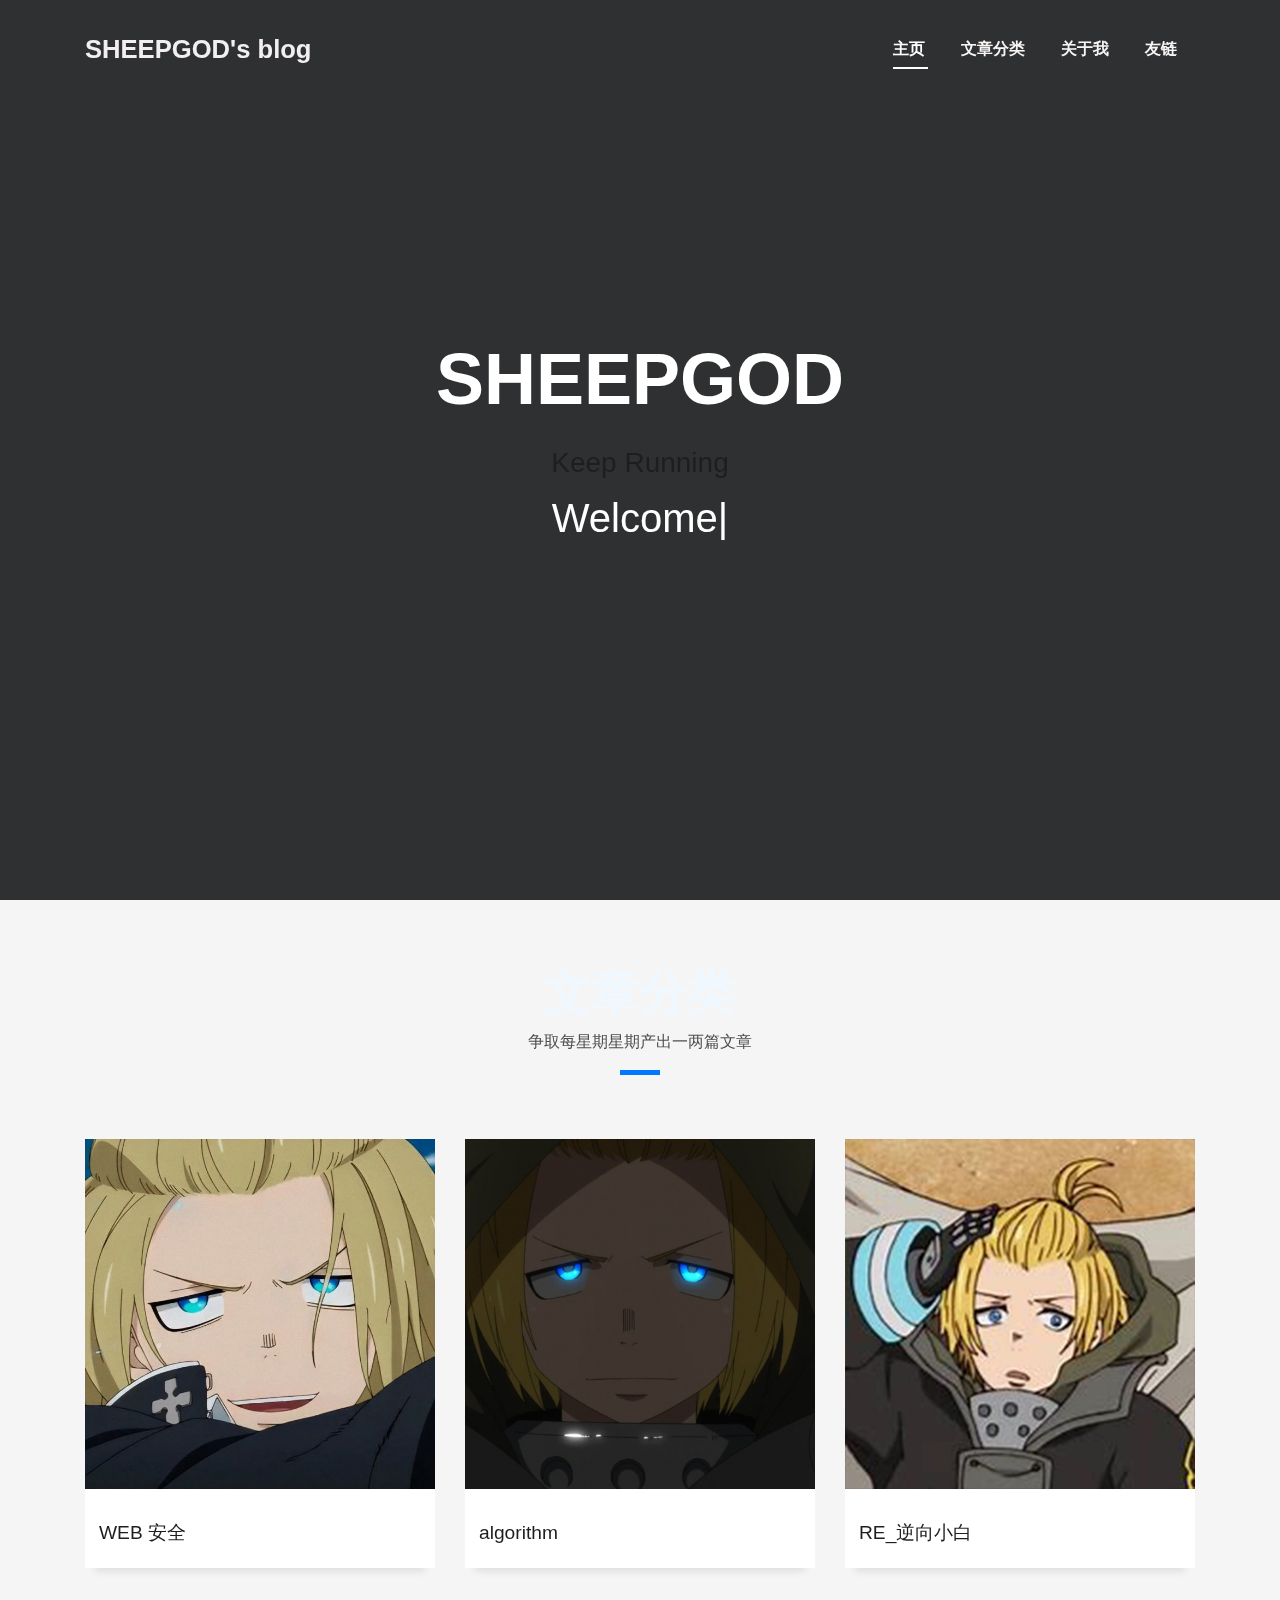
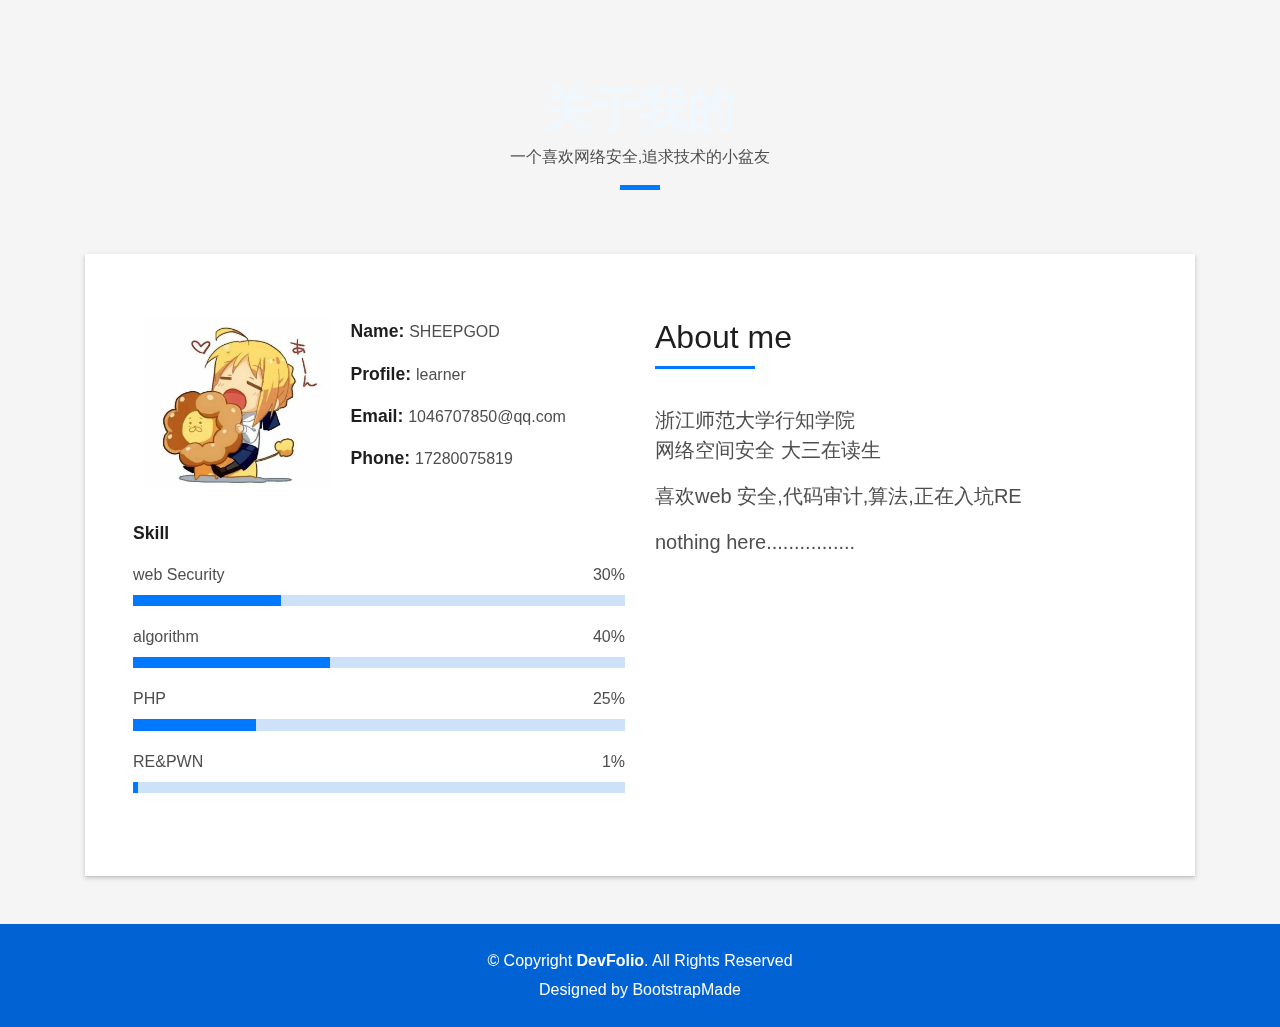
==== index.html @ 94f3a817 "10.19_first-try" ====
<!DOCTYPE html>
<html lang="cn">

<head>
  <meta charset="utf-8">
  <meta content="width=device-width, initial-scale=1.0" name="viewport">

  <title>SHEEPGOD's Home</title>
  <meta content="" name="descriptison">
  <meta content="" name="keywords">

  <!-- Favicons -->
  <link href="assets/img/saber/w0.jpg" rel="icon">
  <link href="assets/img/saber/w0.jpg" rel="apple-touch-icon">

  <!-- Vendor CSS Files -->
  <link href="assets/vendor/bootstrap/css/bootstrap.min.css" rel="stylesheet">
  <link href="assets/vendor/font-awesome/css/font-awesome.min.css" rel="stylesheet">
  <link href="assets/vendor/ionicons/css/ionicons.min.css" rel="stylesheet">
  <link href="assets/vendor/owl.carousel/assets/owl.carousel.min.css" rel="stylesheet">
  <link href="assets/vendor/venobox/venobox.css" rel="stylesheet">

  <!-- Template Main CSS File -->
  <link href="assets/css/style.css" rel="stylesheet">

  <!-- =======================================================
  * Template Name: DevFolio - v2.3.0
  * Template URL: https://bootstrapmade.com/devfolio-bootstrap-portfolio-html-template/
  * Author: BootstrapMade.com
  * License: https://bootstrapmade.com/license/
  ======================================================== -->
  
</head>

<body id="page-top">

  <!-- ======= Header/ Navbar ======= -->
  <nav class="navbar navbar-b navbar-trans navbar-expand-md fixed-top" id="mainNav">
    <div class="container">
      <a class="navbar-brand js-scroll" href="#page-top">SHEEPGOD's blog</a>
      <button class="navbar-toggler collapsed" type="button" data-toggle="collapse" data-target="#navbarDefault" aria-controls="navbarDefault" aria-expanded="false" aria-label="Toggle navigation">
        <span></span>
        <span></span>
        <span></span>
      </button>
      <div class="navbar-collapse collapse justify-content-end" id="navbarDefault">
        <ul class="navbar-nav">
          <li class="nav-item">
            <a class="nav-link js-scroll active" href="index.html">主页</a>
          </li>
          <li class="nav-item">
            <a class="nav-link js-scroll" href="#Article_classification">文章分类</a>
          </li>
          <!-- <li class="nav-item">
            <a class="nav-link js-scroll" href="#work">Work</a>
          </li> -->
          <!-- <li class="nav-item">
            <a class="nav-link js-scroll" href="#blog">Blog</a>
          </li> -->
          <li class="nav-item">
            <a class="nav-link js-scroll" href="#about">关于我</a>
          </li>
          <li class="nav-item">
            <a class="nav-link js-scroll" href="#contact">友链</a>
          </li>
        </ul>
      </div>
    </div>
  </nav>

  <!-- ======= Intro Section ======= -->
<div id="home" class="intro route bg-image" style="background-image: url(assets/img/YS/jpg)">
 <div class="videocontainer"> 
    <video class="fullscreenvideo" poster="__ROOT__/Themes/tdt/Asset/images/loginbg.jpg" id="bgvid" playsinline="" autoplay="" muted="" loop="">
      <!--==================== bgvideo ==========================-->  
      <source src="assets/img/bg_video_img/running.mp4" type="video/mp4">
      <!--==================== bgvideo ==========================-->  
    </video>
  </div>  
    <div class="overlay-itro"></div>
    <div class="intro-content display-table">
      <div class="table-cell">
        <div class="container">
          <!--<p class="display-6 color-d">Hello, world!</p>-->
          <h1 class="intro-title mb-4">SHEEPGOD</h1>
          <h3>Keep Running</h3>
          <p class="intro-subtitle"><span class="text-slider-items">Welcome to my blog,Web Security,algorithm,RE-PWN_studing,大三在读生</span><strong class="text-slider"></strong></p>
          <!-- <p class="pt-3"><a class="btn btn-primary btn js-scroll px-4" href="#about" role="button">Learn More</a></p> -->
        </div>
      </div>
    </div>
  </div><!-- End Intro Section -->

  <main id="main">
   
<!--
     ======= Counter Section ======= 
    <div class="section-counter paralax-mf bg-image" style="background-image: url(assets/img/YS/counters-bg.jpg)">
      <div class="overlay-mf"></div>
      <div class="container">
        <div class="row">
          <div class="col-sm-3 col-lg-3">
            <div class="counter-box counter-box pt-4 pt-md-0">
              <div class="counter-ico">
                <span class="ico-circle"><i class="ion-checkmark-round"></i></span>
              </div>
              <div class="counter-num">
                <p class="counter">450</p>
                <span class="counter-text">WORKS COMPLETED</span>
              </div>
            </div>
          </div>
          <div class="col-sm-3 col-lg-3">
            <div class="counter-box pt-4 pt-md-0">
              <div class="counter-ico">
                <span class="ico-circle"><i class="ion-ios-calendar-outline"></i></span>
              </div>
              <div class="counter-num">
                <p class="counter">15</p>
                <span class="counter-text">YEARS OF EXPERIENCE</span>
              </div>
            </div>
          </div>
          <div class="col-sm-3 col-lg-3">
            <div class="counter-box pt-4 pt-md-0">
              <div class="counter-ico">
                <span class="ico-circle"><i class="ion-ios-people"></i></span>
              </div>
              <div class="counter-num">
                <p class="counter">550</p>
                <span class="counter-text">TOTAL CLIENTS</span>
              </div>
            </div>
          </div>
          <div class="col-sm-3 col-lg-3">
            <div class="counter-box pt-4 pt-md-0">
              <div class="counter-ico">
                <span class="ico-circle"><i class="ion-ribbon-a"></i></span>
              </div>
              <div class="counter-num">
                <p class="counter">36</p>
                <span class="counter-text">AWARD WON</span>
              </div>
            </div>
          </div>
        </div>
      </div>
    </div>
     End Counter Section 
  -->
    <!-- ======= Article_classification ======= -->
    <section id="Article_classification" class="portfolio-mf sect-pt4 route">
      <div class="container">
        <div class="row">
          <div class="col-sm-12">
            <div class="title-box text-center">
              <h3 class="title-a" style="color: aliceblue;">
                文章分类
              </h3>
              <p class="subtitle-a">
                争取每星期星期产出一两篇文章
              </p>
              <div class="line-mf"></div>
            </div>
          </div>
        </div>
        <div class="row">
          <div class="col-md-4">
            <div class="work-box">
              <!-- <a href="assets/img/YS/641.jpg" data-gall="portfolioGallery" class="venobox"> -->
              <a href="Web_Security.html">
                <div class="work-img">
                  <img src="assets/img/YS/641.jpg" alt="" class="img-fluid">
                </div>
              </a>
              <div class="work-content">
                <div class="row">
                  <div class="col-sm-8">
                    <h1 class="w-title">WEB 安全</h1>
                    <!-- <div class="w-more">
                      <span class="w-ctegory">Web Design</span> / <span class="w-date">18 Sep. 2018</span>
                    </div> -->
                  </div>
                  <!-- <div class="col-sm-4">
                    <div class="w-like">
                      <a href="portfolio-details.html"> <span class="ion-ios-plus-outline"></span></a>
                    </div>
                  </div> -->
                </div>
              </div>
            </div>
          </div>
          <div class="col-md-4">
            <div class="work-box">
              <!-- <a href="assets/img/YS/RE&PWN.jpeg" data-gall="portfolioGallery" class="venobox"> -->
              <a href="algorithm.html">
                  <div class="work-img">
                  <img src="assets/img/YS/RE&PWN.jpeg" alt="" class="img-fluid">
                </div>
              </a>
              <div class="work-content">
                <div class="row">
                  <div class="col-sm-8">
                    <h1 class="w-title">algorithm</h1>
                    <!-- <div class="w-more">
                      <span class="w-ctegory">Web Design</span> / <span class="w-date">18 Sep. 2018</span>
                    </div> -->
                  </div>
                  <!-- <div class="col-sm-4">
                    <div class="w-like">
                      <a href="portfolio-details.html"> <span class="ion-ios-plus-outline"></span></a>
                    </div>
                  </div> -->
                </div>
              </div>
            </div>
          </div>
          <div class="col-md-4">
            <div class="work-box">
              <!-- <a href="assets/img/YS/algorithm (2).jpg" data-gall="portfolioGallery" class="venobox"> -->
                <a href="RE.html">
                <div class="work-img">
                  <img src="assets/img/YS/algorithm1.jpg" alt="" class="img-fluid">
                </div>
              </a>
              <div class="work-content">
                <div class="row">
                  <div class="col-sm-8">
                    <h2 class="w-title">RE_逆向小白</h2>
                    <!-- <div class="w-more">
                      <span class="w-ctegory">Web Design</span> / <span class="w-date">18 Sep. 2018</span>
                    </div> -->
                  </div>
                  <!-- <div class="col-sm-4">
                    <div class="w-like">
                      <a href="portfolio-details.html"> <span class="ion-ios-plus-outline"></span></a>
                    </div>
                  </div> -->
                </div>
              </div>
            </div>
          </div>
          <!-- <div class="col-md-4">
            <div class="work-box">
              <a href="assets/img/YS/work-4.jpg" data-gall="portfolioGallery" class="venobox">
                <div class="work-img">
                  <img src="assets/img/YS/work-4.jpg" alt="" class="img-fluid">
                </div>
              </a>
              <div class="work-content">
                <div class="row">
                  <div class="col-sm-8">
                    <h2 class="w-title">Bindo Laro Cado</h2>
                    <div class="w-more">
                      <span class="w-ctegory">Web Design</span> / <span class="w-date">18 Sep. 2018</span>
                    </div>
                  </div>
                  <div class="col-sm-4">
                    <div class="w-like">
                      <a href="portfolio-details.html"> <span class="ion-ios-plus-outline"></span></a>
                    </div>
                  </div>
                </div>
              </div>
            </div>
          </div>
          <div class="col-md-4">
            <div class="work-box">
              <a href="assets/img/YS/work-5.jpg" data-gall="portfolioGallery" class="venobox">
                <div class="work-img">
                  <img src="assets/img/YS/work-5.jpg" alt="" class="img-fluid">
                </div>
              </a>
              <div class="work-content">
                <div class="row">
                  <div class="col-sm-8">
                    <h2 class="w-title">Studio Lena Mado</h2>
                    <div class="w-more">
                      <span class="w-ctegory">Web Design</span> / <span class="w-date">18 Sep. 2018</span>
                    </div>
                  </div>
                  <div class="col-sm-4">
                    <div class="w-like">
                      <a href="portfolio-details.html"> <span class="ion-ios-plus-outline"></span></a>
                    </div>
                  </div>
                </div>
              </div>
            </div>
          </div>
          <div class="col-md-4">
            <div class="work-box">
              <a href="assets/img/YS/work-6.jpg" data-gall="portfolioGallery" class="venobox">
                <div class="work-img">
                  <img src="assets/img/YS/work-6.jpg" alt="" class="img-fluid">
                </div>
              </a>
              <div class="work-content">
                <div class="row">
                  <div class="col-sm-8">
                    <h2 class="w-title">Studio Big Bang</h2>
                    <div class="w-more">
                      <span class="w-ctegory">Web Design</span> / <span class="w-date">18 Sep. 2017</span>
                    </div>
                  </div>
                  <div class="col-sm-4">
                    <div class="w-like">
                      <a href="portfolio-details.html"> <span class="ion-ios-plus-outline"></span></a>
                    </div>
                  </div>
                </div>
              </div>
            </div>
          </div> -->
        </div>
      </div>
    </section><!-- End Portfolio Section -->
    <!-- ======= 关于我 ======= -->
    <section id="about" class="about-mf sect-pt4 route">
      <div class="container">
        <div class="row">
          <div class="col-sm-12">
            <div class="title-box text-center">
              <h3 class="title-a" style="color: aliceblue;">
                关于我的
              </h3>
              <p class="subtitle-a">
                一个喜欢网络安全,追求技术的小盆友
              </p>
              <div class="line-mf"></div>
            </div>
          </div>
        </div>
        <div class="row">
          <div class="col-sm-12">
            <div class="box-shadow-full">
              <div class="row">
                <div class="col-md-6">
                  <div class="row">
                    <div class="col-sm-6 col-md-5">
                      <div class="about-img">
                        <img src="assets/img/saber/w0.jpg" class="img-fluid rounded b-shadow-a" alt="">
                      </div>
                    </div>
                    <div class="col-sm-6 col-md-7">
                      <div class="about-info">
                        <p><span class="title-s">Name: </span> <span>SHEEPGOD</span></p>
                        <p><span class="title-s">Profile: </span> <span>learner</span></p>
                        <p><span class="title-s">Email: </span> <span>1046707850@qq.com</span></p>
                        <p><span class="title-s">Phone: </span> <span>17280075819</span></p>
                      </div>
                    </div>
                  </div>
                  <!-- ======= 技能条 ======= -->
                  <div class="skill-mf">
                    <p class="title-s">Skill</p>
                    <span>web Security</span> <span class="pull-right">30%</span>
                    <div class="progress">
                      <div class="progress-bar" role="progressbar" style="width: 30%;" aria-valuenow="30" aria-valuemin="0" aria-valuemax="100"></div>
                    </div>
                    <span>algorithm</span> <span class="pull-right">40%</span>
                    <div class="progress">
                      <div class="progress-bar" role="progressbar" style="width: 40%" aria-valuenow="40" aria-valuemin="0" aria-valuemax="100"></div>
                    </div>
                    <span>PHP</span> <span class="pull-right">25%</span>
                    <div class="progress">
                      <div class="progress-bar" role="progressbar" style="width: 25%" aria-valuenow="25" aria-valuemin="0" aria-valuemax="100"></div>
                    </div>
                    <span>RE&PWN</span> <span class="pull-right">1%</span>
                    <div class="progress">
                      <div class="progress-bar" role="progressbar" style="width: 1%" aria-valuenow="1" aria-valuemin="0" aria-valuemax="100"></div>
                    </div>
                  </div>
                </div>
                <!-- ======= 关于我 ======= -->
                <div class="col-md-6">
                  <div class="about-me pt-4 pt-md-0">
                    <div class="title-box-2">
                      <h5 class="title-left">
                        About me
                      </h5>
                    </div>
                    <p class="lead">
                      浙江师范大学行知学院<br>
                      网络空间安全 大三在读生
                    </p>
                    <p class="lead">
                      喜欢web 安全,代码审计,算法,正在入坑RE
                    </p>
                    <p class="lead">
                      nothing here................
                    </p>
                  </div>
                </div>
              </div>
            </div>
          </div>
        </div>
      </div>
    </section><!-- End About Section -->
    <!-- ======= Testimonials Section ======= 
    <div class="testimonials paralax-mf bg-image" style="background-image: url(assets/img/YS/overlay-bg.jpg)">
      <div class="overlay-mf"></div>
      <div class="container">
        <div class="row">
          <div class="col-md-12">
            <div id="testimonial-mf" class="owl-carousel owl-theme">
              <div class="testimonial-box">
                <div class="author-test">
                  <img src="assets/img/YS/testimonial-2.jpg" alt="" class="rounded-circle b-shadow-a">
                  <span class="author">Xavi Alonso</span>
                </div>
                <div class="content-test">
                  <p class="description lead">
                    Curabitur arcu erat, accumsan id imperdiet et, porttitor at sem. Lorem ipsum dolor sit amet,
                    consectetur adipiscing elit.
                  </p>
                  <span class="comit"><i class="fa fa-quote-right"></i></span>
                </div>
              </div>
              <div class="testimonial-box">
                <div class="author-test">
                  <img src="assets/img/YS/testimonial-4.jpg" alt="" class="rounded-circle b-shadow-a">
                  <span class="author">Marta Socrate</span>
                </div>
                <div class="content-test">
                  <p class="description lead">
                    Curabitur arcu erat, accumsan id imperdiet et, porttitor at sem. Lorem ipsum dolor sit amet,
                    consectetur adipiscing elit.
                  </p>
                  <span class="comit"><i class="fa fa-quote-right"></i></span>
                </div>
              </div>
            </div>
          </div>
        </div>
      </div>
    </div> End Testimonials Section -->

    <!-- ======= Blog Section ======= 
    <section id="blog" class="blog-mf sect-pt4 route">
      <div class="container">
        <div class="row">
          <div class="col-sm-12">
            <div class="title-box text-center">
              <h3 class="title-a">
                Blog
              </h3>
              <p class="subtitle-a">
                Lorem ipsum, dolor sit amet consectetur adipisicing elit.
              </p>
              <div class="line-mf"></div>
            </div>
          </div>
        </div>
        <div class="row">
          <div class="col-md-4">
            <div class="card card-blog">
              <div class="card-img">
                <a href="blog-single.html"><img src="assets/img/YS/post-1.jpg" alt="" class="img-fluid"></a>
              </div>
              <div class="card-body">
                <div class="card-category-box">
                  <div class="card-category">
                    <h6 class="category">Travel</h6>
                  </div>
                </div>
                <h3 class="card-title"><a href="blog-single.html">See more ideas about Travel</a></h3>
                <p class="card-description">
                  Proin eget tortor risus. Pellentesque in ipsum id orci porta dapibus. Praesent sapien massa, convallis
                  a pellentesque nec,
                  egestas non nisi.
                </p>
              </div>
              <div class="card-footer">
                <div class="post-author">
                  <a href="#">
                    <img src="assets/img/YS/testimonial-2.jpg" alt="" class="avatar rounded-circle">
                    <span class="author">Morgan Freeman</span>
                  </a>
                </div>
                <div class="post-date">
                  <span class="ion-ios-clock-outline"></span> 10 min
                </div>
              </div>
            </div>
          </div>
          <div class="col-md-4">
            <div class="card card-blog">
              <div class="card-img">
                <a href="blog-single.html"><img src="assets/img/YS/post-2.jpg" alt="" class="img-fluid"></a>
              </div>
              <div class="card-body">
                <div class="card-category-box">
                  <div class="card-category">
                    <h6 class="category">Web Design</h6>
                  </div>
                </div>
                <h3 class="card-title"><a href="blog-single.html">See more ideas about Travel</a></h3>
                <p class="card-description">
                  Proin eget tortor risus. Pellentesque in ipsum id orci porta dapibus. Praesent sapien massa, convallis
                  a pellentesque nec,
                  egestas non nisi.
                </p>
              </div>
              <div class="card-footer">
                <div class="post-author">
                  <a href="#">
                    <img src="assets/img/YS/testimonial-2.jpg" alt="" class="avatar rounded-circle">
                    <span class="author">Morgan Freeman</span>
                  </a>
                </div>
                <div class="post-date">
                  <span class="ion-ios-clock-outline"></span> 10 min
                </div>
              </div>
            </div>
          </div>
          <div class="col-md-4">
            <div class="card card-blog">
              <div class="card-img">
                <a href="blog-single.html"><img src="assets/img/YS/post-3.jpg" alt="" class="img-fluid"></a>
              </div>
              <div class="card-body">
                <div class="card-category-box">
                  <div class="card-category">
                    <h6 class="category">Web Design</h6>
                  </div>
                </div>
                <h3 class="card-title"><a href="blog-single.html">See more ideas about Travel</a></h3>
                <p class="card-description">
                  Proin eget tortor risus. Pellentesque in ipsum id orci porta dapibus. Praesent sapien massa, convallis
                  a pellentesque nec,
                  egestas non nisi.
                </p>
              </div>
              <div class="card-footer">
                <div class="post-author">
                  <a href="#">
                    <img src="assets/img/YS/testimonial-2.jpg" alt="" class="avatar rounded-circle">
                    <span class="author">Morgan Freeman</span>
                  </a>
                </div>
                <div class="post-date">
                  <span class="ion-ios-clock-outline"></span> 10 min
                </div>
              </div>
            </div>
          </div>
        </div>
      </div>
    </section> End Blog Section -->

    <!-- ======= Contact Section ======= 
    <section class="paralax-mf footer-paralax bg-image sect-mt4 route" style="background-image: url(assets/img/YS/overlay-bg.jpg)">
      <div class="overlay-mf"></div>
      <div class="container">
        <div class="row">
          <div class="col-sm-12">
            <div class="contact-mf">
              <div id="contact" class="box-shadow-full">
                <div class="row">
                  <div class="col-md-6">
                    <div class="title-box-2">
                      <h5 class="title-left">
                        Send Message Us
                      </h5>
                    </div>
                    <div>
                      <form action="forms/contact.php" method="post" role="form" class="php-email-form">
                        <div class="row">
                          <div class="col-md-12 mb-3">
                            <div class="form-group">
                              <input type="text" name="name" class="form-control" id="name" placeholder="Your Name" data-rule="minlen:4" data-msg="Please enter at least 4 chars" />
                              <div class="validate"></div>
                            </div>
                          </div>
                          <div class="col-md-12 mb-3">
                            <div class="form-group">
                              <input type="email" class="form-control" name="email" id="email" placeholder="Your Email" data-rule="email" data-msg="Please enter a valid email" />
                              <div class="validate"></div>
                            </div>
                          </div>
                          <div class="col-md-12 mb-3">
                            <div class="form-group">
                              <input type="text" class="form-control" name="subject" id="subject" placeholder="Subject" data-rule="minlen:4" data-msg="Please enter at least 8 chars of subject" />
                              <div class="validate"></div>
                            </div>
                          </div>
                          <div class="col-md-12">
                            <div class="form-group">
                              <textarea class="form-control" name="message" rows="5" data-rule="required" data-msg="Please write something for us" placeholder="Message"></textarea>
                              <div class="validate"></div>
                            </div>
                          </div>
                          <div class="col-md-12 text-center mb-3">
                            <div class="loading">Loading</div>
                            <div class="error-message"></div>
                            <div class="sent-message">Your message has been sent. Thank you!</div>
                          </div>
                          <div class="col-md-12 text-center">
                            <button type="submit" class="button button-a button-big button-rouded">Send Message</button>
                          </div>
                        </div>
                      </form>
                    </div>
                  </div>
                  <div class="col-md-6">
                    <div class="title-box-2 pt-4 pt-md-0">
                      <h5 class="title-left">
                        Get in Touch
                      </h5>
                    </div>
                    <div class="more-info">
                      <p class="lead">
                        Lorem ipsum dolor sit amet consectetur adipisicing elit. Facilis dolorum dolorem soluta quidem
                        expedita aperiam aliquid at.
                        Totam magni ipsum suscipit amet? Autem nemo esse laboriosam ratione nobis
                        mollitia inventore?
                      </p>
                      <ul class="list-ico">
                        <li><span class="ion-ios-location"></span> 329 WASHINGTON ST BOSTON, MA 02108</li>
                        <li><span class="ion-ios-telephone"></span> (617) 557-0089</li>
                        <li><span class="ion-email"></span> contact@example.com</li>
                      </ul>
                    </div>
                    <div class="socials">
                      <ul>
                        <li><a href=""><span class="ico-circle"><i class="ion-social-facebook"></i></span></a></li>
                        <li><a href=""><span class="ico-circle"><i class="ion-social-instagram"></i></span></a></li>
                        <li><a href=""><span class="ico-circle"><i class="ion-social-twitter"></i></span></a></li>
                        <li><a href=""><span class="ico-circle"><i class="ion-social-pinterest"></i></span></a></li>
                      </ul>
                    </div>
                  </div>
                </div>
              </div>
            </div>
          </div>
        </div>
      </div>
    </section> End Contact Section -->

  </main><!-- End #main -->

  <!-- ======= Footer ======= -->
  <footer>
    <div class="container">
      <div class="row">
        <div class="col-sm-12">
          <div class="copyright-box">
            <p class="copyright">&copy; Copyright <strong>DevFolio</strong>. All Rights Reserved</p>
            <div class="credits">
              <!--
              All the links in the footer should remain intact.
              You can delete the links only if you purchased the pro version.
              Licensing information: https://bootstrapmade.com/license/
              Purchase the pro version with working PHP/AJAX contact form: https://bootstrapmade.com/buy/?theme=DevFolio
            -->
              Designed by <a href="https://bootstrapmade.com/">BootstrapMade</a>
            </div>
          </div>
        </div>
      </div>
    </div>
  </footer><!-- End  Footer -->

  <a href="#" class="back-to-top"><i class="fa fa-chevron-up"></i></a>
  <div id="preloader"></div>

  <!-- Vendor JS Files -->
  <script src="assets/vendor/jquery/jquery.min.js"></script>
  <script src="assets/vendor/bootstrap/js/bootstrap.bundle.min.js"></script>
  <script src="assets/vendor/jquery.easing/jquery.easing.min.js"></script>
  <script src="assets/vendor/php-email-form/validate.js"></script>
  <script src="assets/vendor/waypoints/jquery.waypoints.min.js"></script>
  <script src="assets/vendor/counterup/jquery.counterup.min.js"></script>
  <script src="assets/vendor/owl.carousel/owl.carousel.min.js"></script>
  <script src="assets/vendor/typed.js/typed.min.js"></script>
  <script src="assets/vendor/venobox/venobox.min.js"></script>

  <!-- Template Main JS File -->
  <script src="assets/js/main.js"></script>

</body>

</html>
<!-- ======= 博客分类链接 ======= -->

<!-- End Services Section -->
---- assets/vendor/venobox/venobox.css ----
/* ------ venobox.css --------*/
.vbox-overlay *, .vbox-overlay *:before, .vbox-overlay *:after{
    -webkit-backface-visibility: hidden;
    -webkit-box-sizing:border-box;
    -moz-box-sizing:border-box;
    box-sizing:border-box;
}
.vbox-overlay * { 
    -webkit-backface-visibility: visible;
    backface-visibility: visible;
}
.vbox-overlay{
    display: -webkit-flex;
    display: flex;
    -webkit-flex-direction: column;
    flex-direction: column;
    -webkit-justify-content: center;
    justify-content: center;
    -webkit-align-items: center;
    align-items: center;
    position: fixed;
    left: 0;
    top: 0;
    bottom: 0;
    right: 0;
    z-index: 999999;
}

/* ----- navigation ----- */
.vbox-title{
    width: 100%;
    height: 40px;
    float: left;
    text-align: center;
    line-height: 28px;
    font-size: 12px;
    padding: 6px 50px;
    overflow: hidden;
    position: fixed;
    display: none;
    left: 0;
    z-index: 89;
}
.vbox-close{
    cursor: pointer;
    position: fixed;
    top: -1px;
    right: 0;
    width: 50px;
    height: 40px;
    padding: 6px;
    display: block;
    background-position:10px center;
    overflow: hidden;
    font-size: 24px;
    line-height: 1;
    text-align: center;
    z-index: 99;
}
.vbox-left{
    cursor: pointer;
    position: fixed;
    left: 0;
    height: 40px;
    overflow: hidden;
    line-height: 28px;
    font-size: 12px;
    z-index: 99;
    display: flex;
    align-items:center;
}
.vbox-num{
    display: inline-block;
    margin: 6px 0 6px 15px;
}
/* ----- Social share ----- */
.vbox-share{
    line-height: 28px;
    font-size: 12px;
    overflow: hidden;
    position: fixed;
    left: 0;
    z-index: 98;
    display: flex;
    align-items:center;
    justify-content: center;
    width: 100%;
    text-align: center;
}
.vbox-share svg{
    max-height: 28px;
    width: 28px;
    z-index: 10;
    margin-left: 12px;
    margin-top: 6px;
    margin-bottom: 6px;
    vertical-align: middle;
}


/* ----- navigation ARROWS ----- */
.vbox-next, .vbox-prev{
    position: fixed;
    top: 50%;
    margin-top: -15px;
    overflow: hidden;
    cursor: pointer;
    display: block;
    width: 45px;
    height: 45px;
    z-index: 99;
}
.vbox-next span, .vbox-prev span{
    position: relative;
    width: 20px;
    height: 20px;
    border: 2px solid transparent;
    border-top-color: #B6B6B6;
    border-right-color: #B6B6B6;
    text-indent: -100px;
    position: absolute;
    top: 8px;
    display: block;
}
.vbox-prev{
    left: 15px;
}
.vbox-next{
    right: 15px;
}
.vbox-prev span{
    left: 10px;
    -ms-transform: rotate(-135deg);
    -webkit-transform: rotate(-135deg);
    transform: rotate(-135deg);
}
.vbox-next span{
    -ms-transform: rotate(45deg);
    -webkit-transform: rotate(45deg);
    transform: rotate(45deg);
    right: 10px;
}
/* ------- inline window ------ */
.vbox-inline{
    width: 420px;
    height: 315px;
    height: 70vh;
    padding: 10px;
    background: #fff;
    margin: 0 auto;
    overflow: auto;
    text-align: left;
}
/* ------- Video & iFrames window ------ */
.venoframe{
    max-width: 100%;
    width: 100%;
    border: none;
    width: 100%;
    height: 260px;
    height: 70vh;
}
.venoframe.vbvid{
    height: 260px;
}
@media (min-width: 768px) {
    .venoframe, .vbox-inline{
        width: 90%;
        height: 360px;
        height: 70vh;
    }
    .venoframe.vbvid{
        width: 640px;
        height: 360px;
    }
}
@media (min-width: 992px) {
    .venoframe, .vbox-inline{
        max-width: 1200px;
        width: 80%;
        height: 540px;
        height: 70vh;
    }
    .venoframe.vbvid{
        width: 960px;
        height: 540px;
    }
}
/* 
Please do NOT edit this part! 
or at least read this note: http://i.imgur.com/7C0ws9e.gif
*/
.vbox-open{
    overflow: hidden;
}
.vbox-container{
    position: absolute;
    left: 0;
    right: 0;
    top: 0;
    bottom: 0;
    overflow-x: hidden;
    overflow-y: scroll;
    overflow-scrolling: touch;
    -webkit-overflow-scrolling: touch;
    z-index: 20;
    max-height: 100%;

}

.vbox-content{
    text-align: center;
    float: left;
    width: 100%;
    position: relative;
    overflow: hidden;
    padding: 20px 4%;
}
.vbox-container img{
    max-width: 100%;
    height: auto;
}
.vbox-figlio{
    box-shadow: 0 0 12px rgba(0,0,0,0.19), 0 6px 6px rgba(0,0,0,0.23);
    max-width: 100%;
    text-align: initial;
}
img.vbox-figlio{
    -webkit-user-select: none;
-khtml-user-select: none;
-moz-user-select: none;
-o-user-select: none;
user-select: none;
}
.vbox-content.swipe-left{
    margin-left: -200px !important;
}
.vbox-content.swipe-right{
    margin-left: 200px !important;
}
.vbox-animated{
    webkit-transition: margin 300ms ease-out;
    transition: margin 300ms ease-out;
}

/* ---------- preloader ----------
 * SPINKIT 
 * http://tobiasahlin.com/spinkit/
-------------------------------- */
.sk-double-bounce,.sk-rotating-plane{width:40px;height:40px;margin:40px auto}.sk-rotating-plane{background-color:#333;-webkit-animation:sk-rotatePlane 1.2s infinite ease-in-out;animation:sk-rotatePlane 1.2s infinite ease-in-out}@-webkit-keyframes sk-rotatePlane{0%{-webkit-transform:perspective(120px) rotateX(0) rotateY(0);transform:perspective(120px) rotateX(0) rotateY(0)}50%{-webkit-transform:perspective(120px) rotateX(-180.1deg) rotateY(0);transform:perspective(120px) rotateX(-180.1deg) rotateY(0)}100%{-webkit-transform:perspective(120px) rotateX(-180deg) rotateY(-179.9deg);transform:perspective(120px) rotateX(-180deg) rotateY(-179.9deg)}}@keyframes sk-rotatePlane{0%{-webkit-transform:perspective(120px) rotateX(0) rotateY(0);transform:perspective(120px) rotateX(0) rotateY(0)}50%{-webkit-transform:perspective(120px) rotateX(-180.1deg) rotateY(0);transform:perspective(120px) rotateX(-180.1deg) rotateY(0)}100%{-webkit-transform:perspective(120px) rotateX(-180deg) rotateY(-179.9deg);transform:perspective(120px) rotateX(-180deg) rotateY(-179.9deg)}}.sk-double-bounce{position:relative}.sk-double-bounce .sk-child{width:100%;height:100%;border-radius:50%;background-color:#333;opacity:.6;position:absolute;top:0;left:0;-webkit-animation:sk-doubleBounce 2s infinite ease-in-out;animation:sk-doubleBounce 2s infinite ease-in-out}.sk-chasing-dots .sk-child,.sk-spinner-pulse,.sk-three-bounce .sk-child{background-color:#333;border-radius:100%}.sk-double-bounce .sk-double-bounce2{-webkit-animation-delay:-1s;animation-delay:-1s}@-webkit-keyframes sk-doubleBounce{0%,100%{-webkit-transform:scale(0);transform:scale(0)}50%{-webkit-transform:scale(1);transform:scale(1)}}@keyframes sk-doubleBounce{0%,100%{-webkit-transform:scale(0);transform:scale(0)}50%{-webkit-transform:scale(1);transform:scale(1)}}.sk-wave{margin:40px auto;width:50px;height:40px;text-align:center;font-size:10px}.sk-wave .sk-rect{background-color:#333;height:100%;width:6px;display:inline-block;-webkit-animation:sk-waveStretchDelay 1.2s infinite ease-in-out;animation:sk-waveStretchDelay 1.2s infinite ease-in-out}.sk-wave .sk-rect1{-webkit-animation-delay:-1.2s;animation-delay:-1.2s}.sk-wave .sk-rect2{-webkit-animation-delay:-1.1s;animation-delay:-1.1s}.sk-wave .sk-rect3{-webkit-animation-delay:-1s;animation-delay:-1s}.sk-wave .sk-rect4{-webkit-animation-delay:-.9s;animation-delay:-.9s}.sk-wave .sk-rect5{-webkit-animation-delay:-.8s;animation-delay:-.8s}@-webkit-keyframes sk-waveStretchDelay{0%,100%,40%{-webkit-transform:scaleY(.4);transform:scaleY(.4)}20%{-webkit-transform:scaleY(1);transform:scaleY(1)}}@keyframes sk-waveStretchDelay{0%,100%,40%{-webkit-transform:scaleY(.4);transform:scaleY(.4)}20%{-webkit-transform:scaleY(1);transform:scaleY(1)}}.sk-wandering-cubes{margin:40px auto;width:40px;height:40px;position:relative}.sk-wandering-cubes .sk-cube{background-color:#333;width:10px;height:10px;position:absolute;top:0;left:0;-webkit-animation:sk-wanderingCube 1.8s ease-in-out -1.8s infinite both;animation:sk-wanderingCube 1.8s ease-in-out -1.8s infinite both}.sk-chasing-dots,.sk-spinner-pulse{width:40px;height:40px;margin:40px auto}.sk-wandering-cubes .sk-cube2{-webkit-animation-delay:-.9s;animation-delay:-.9s}@-webkit-keyframes sk-wanderingCube{0%{-webkit-transform:rotate(0);transform:rotate(0)}25%{-webkit-transform:translateX(30px) rotate(-90deg) scale(.5);transform:translateX(30px) rotate(-90deg) scale(.5)}50%{-webkit-transform:translateX(30px) translateY(30px) rotate(-179deg);transform:translateX(30px) translateY(30px) rotate(-179deg)}50.1%{-webkit-transform:translateX(30px) translateY(30px) rotate(-180deg);transform:translateX(30px) translateY(30px) rotate(-180deg)}75%{-webkit-transform:translateX(0) translateY(30px) rotate(-270deg) scale(.5);transform:translateX(0) translateY(30px) rotate(-270deg) scale(.5)}100%{-webkit-transform:rotate(-360deg);transform:rotate(-360deg)}}@keyframes sk-wanderingCube{0%{-webkit-transform:rotate(0);transform:rotate(0)}25%{-webkit-transform:translateX(30px) rotate(-90deg) scale(.5);transform:translateX(30px) rotate(-90deg) scale(.5)}50%{-webkit-transform:translateX(30px) translateY(30px) rotate(-179deg);transform:translateX(30px) translateY(30px) rotate(-179deg)}50.1%{-webkit-transform:translateX(30px) translateY(30px) rotate(-180deg);transform:translateX(30px) translateY(30px) rotate(-180deg)}75%{-webkit-transform:translateX(0) translateY(30px) rotate(-270deg) scale(.5);transform:translateX(0) translateY(30px) rotate(-270deg) scale(.5)}100%{-webkit-transform:rotate(-360deg);transform:rotate(-360deg)}}.sk-spinner-pulse{-webkit-animation:sk-pulseScaleOut 1s infinite ease-in-out;animation:sk-pulseScaleOut 1s infinite ease-in-out}@-webkit-keyframes sk-pulseScaleOut{0%{-webkit-transform:scale(0);transform:scale(0)}100%{-webkit-transform:scale(1);transform:scale(1);opacity:0}}@keyframes sk-pulseScaleOut{0%{-webkit-transform:scale(0);transform:scale(0)}100%{-webkit-transform:scale(1);transform:scale(1);opacity:0}}.sk-chasing-dots{position:relative;text-align:center;-webkit-animation:sk-chasingDotsRotate 2s infinite linear;animation:sk-chasingDotsRotate 2s infinite linear}.sk-chasing-dots .sk-child{width:60%;height:60%;display:inline-block;position:absolute;top:0;-webkit-animation:sk-chasingDotsBounce 2s infinite ease-in-out;animation:sk-chasingDotsBounce 2s infinite ease-in-out}.sk-chasing-dots .sk-dot2{top:auto;bottom:0;-webkit-animation-delay:-1s;animation-delay:-1s}@-webkit-keyframes sk-chasingDotsRotate{100%{-webkit-transform:rotate(360deg);transform:rotate(360deg)}}@keyframes sk-chasingDotsRotate{100%{-webkit-transform:rotate(360deg);transform:rotate(360deg)}}@-webkit-keyframes sk-chasingDotsBounce{0%,100%{-webkit-transform:scale(0);transform:scale(0)}50%{-webkit-transform:scale(1);transform:scale(1)}}@keyframes sk-chasingDotsBounce{0%,100%{-webkit-transform:scale(0);transform:scale(0)}50%{-webkit-transform:scale(1);transform:scale(1)}}.sk-three-bounce{margin:40px auto;width:80px;text-align:center}.sk-three-bounce .sk-child{width:20px;height:20px;display:inline-block;-webkit-animation:sk-three-bounce 1.4s ease-in-out 0s infinite both;animation:sk-three-bounce 1.4s ease-in-out 0s infinite both}.sk-circle .sk-child:before,.sk-fading-circle .sk-circle:before{display:block;border-radius:100%;content:'';background-color:#333}.sk-three-bounce .sk-bounce1{-webkit-animation-delay:-.32s;animation-delay:-.32s}.sk-three-bounce .sk-bounce2{-webkit-animation-delay:-.16s;animation-delay:-.16s}@-webkit-keyframes sk-three-bounce{0%,100%,80%{-webkit-transform:scale(0);transform:scale(0)}40%{-webkit-transform:scale(1);transform:scale(1)}}@keyframes sk-three-bounce{0%,100%,80%{-webkit-transform:scale(0);transform:scale(0)}40%{-webkit-transform:scale(1);transform:scale(1)}}.sk-circle{margin:40px auto;width:40px;height:40px;position:relative}.sk-circle .sk-child{width:100%;height:100%;position:absolute;left:0;top:0}.sk-circle .sk-child:before{margin:0 auto;width:15%;height:15%;-webkit-animation:sk-circleBounceDelay 1.2s infinite ease-in-out both;animation:sk-circleBounceDelay 1.2s infinite ease-in-out both}.sk-circle .sk-circle2{-webkit-transform:rotate(30deg);-ms-transform:rotate(30deg);transform:rotate(30deg)}.sk-circle .sk-circle3{-webkit-transform:rotate(60deg);-ms-transform:rotate(60deg);transform:rotate(60deg)}.sk-circle .sk-circle4{-webkit-transform:rotate(90deg);-ms-transform:rotate(90deg);transform:rotate(90deg)}.sk-circle .sk-circle5{-webkit-transform:rotate(120deg);-ms-transform:rotate(120deg);transform:rotate(120deg)}.sk-circle .sk-circle6{-webkit-transform:rotate(150deg);-ms-transform:rotate(150deg);transform:rotate(150deg)}.sk-circle .sk-circle7{-webkit-transform:rotate(180deg);-ms-transform:rotate(180deg);transform:rotate(180deg)}.sk-circle .sk-circle8{-webkit-transform:rotate(210deg);-ms-transform:rotate(210deg);transform:rotate(210deg)}.sk-circle .sk-circle9{-webkit-transform:rotate(240deg);-ms-transform:rotate(240deg);transform:rotate(240deg)}.sk-circle .sk-circle10{-webkit-transform:rotate(270deg);-ms-transform:rotate(270deg);transform:rotate(270deg)}.sk-circle .sk-circle11{-webkit-transform:rotate(300deg);-ms-transform:rotate(300deg);transform:rotate(300deg)}.sk-circle .sk-circle12{-webkit-transform:rotate(330deg);-ms-transform:rotate(330deg);transform:rotate(330deg)}.sk-circle .sk-circle2:before{-webkit-animation-delay:-1.1s;animation-delay:-1.1s}.sk-circle .sk-circle3:before{-webkit-animation-delay:-1s;animation-delay:-1s}.sk-circle .sk-circle4:before{-webkit-animation-delay:-.9s;animation-delay:-.9s}.sk-circle .sk-circle5:before{-webkit-animation-delay:-.8s;animation-delay:-.8s}.sk-circle .sk-circle6:before{-webkit-animation-delay:-.7s;animation-delay:-.7s}.sk-circle .sk-circle7:before{-webkit-animation-delay:-.6s;animation-delay:-.6s}.sk-circle .sk-circle8:before{-webkit-animation-delay:-.5s;animation-delay:-.5s}.sk-circle .sk-circle9:before{-webkit-animation-delay:-.4s;animation-delay:-.4s}.sk-circle .sk-circle10:before{-webkit-animation-delay:-.3s;animation-delay:-.3s}.sk-circle .sk-circle11:before{-webkit-animation-delay:-.2s;animation-delay:-.2s}.sk-circle .sk-circle12:before{-webkit-animation-delay:-.1s;animation-delay:-.1s}@-webkit-keyframes sk-circleBounceDelay{0%,100%,80%{-webkit-transform:scale(0);transform:scale(0)}40%{-webkit-transform:scale(1);transform:scale(1)}}@keyframes sk-circleBounceDelay{0%,100%,80%{-webkit-transform:scale(0);transform:scale(0)}40%{-webkit-transform:scale(1);transform:scale(1)}}.sk-cube-grid{width:40px;height:40px;margin:40px auto}.sk-cube-grid .sk-cube{width:33.33%;height:33.33%;background-color:#333;float:left;-webkit-animation:sk-cubeGridScaleDelay 1.3s infinite ease-in-out;animation:sk-cubeGridScaleDelay 1.3s infinite ease-in-out}.sk-cube-grid .sk-cube1{-webkit-animation-delay:.2s;animation-delay:.2s}.sk-cube-grid .sk-cube2{-webkit-animation-delay:.3s;animation-delay:.3s}.sk-cube-grid .sk-cube3{-webkit-animation-delay:.4s;animation-delay:.4s}.sk-cube-grid .sk-cube4{-webkit-animation-delay:.1s;animation-delay:.1s}.sk-cube-grid .sk-cube5{-webkit-animation-delay:.2s;animation-delay:.2s}.sk-cube-grid .sk-cube6{-webkit-animation-delay:.3s;animation-delay:.3s}.sk-cube-grid .sk-cube7{-webkit-animation-delay:0ms;animation-delay:0ms}.sk-cube-grid .sk-cube8{-webkit-animation-delay:.1s;animation-delay:.1s}.sk-cube-grid .sk-cube9{-webkit-animation-delay:.2s;animation-delay:.2s}@-webkit-keyframes sk-cubeGridScaleDelay{0%,100%,70%{-webkit-transform:scale3D(1,1,1);transform:scale3D(1,1,1)}35%{-webkit-transform:scale3D(0,0,1);transform:scale3D(0,0,1)}}@keyframes sk-cubeGridScaleDelay{0%,100%,70%{-webkit-transform:scale3D(1,1,1);transform:scale3D(1,1,1)}35%{-webkit-transform:scale3D(0,0,1);transform:scale3D(0,0,1)}}.sk-fading-circle{margin:40px auto;width:40px;height:40px;position:relative}.sk-fading-circle .sk-circle{width:100%;height:100%;position:absolute;left:0;top:0}.sk-fading-circle .sk-circle:before{margin:0 auto;width:15%;height:15%;-webkit-animation:sk-circleFadeDelay 1.2s infinite ease-in-out both;animation:sk-circleFadeDelay 1.2s infinite ease-in-out both}.sk-fading-circle .sk-circle2{-webkit-transform:rotate(30deg);-ms-transform:rotate(30deg);transform:rotate(30deg)}.sk-fading-circle .sk-circle3{-webkit-transform:rotate(60deg);-ms-transform:rotate(60deg);transform:rotate(60deg)}.sk-fading-circle .sk-circle4{-webkit-transform:rotate(90deg);-ms-transform:rotate(90deg);transform:rotate(90deg)}.sk-fading-circle .sk-circle5{-webkit-transform:rotate(120deg);-ms-transform:rotate(120deg);transform:rotate(120deg)}.sk-fading-circle .sk-circle6{-webkit-transform:rotate(150deg);-ms-transform:rotate(150deg);transform:rotate(150deg)}.sk-fading-circle .sk-circle7{-webkit-transform:rotate(180deg);-ms-transform:rotate(180deg);transform:rotate(180deg)}.sk-fading-circle .sk-circle8{-webkit-transform:rotate(210deg);-ms-transform:rotate(210deg);transform:rotate(210deg)}.sk-fading-circle .sk-circle9{-webkit-transform:rotate(240deg);-ms-transform:rotate(240deg);transform:rotate(240deg)}.sk-fading-circle .sk-circle10{-webkit-transform:rotate(270deg);-ms-transform:rotate(270deg);transform:rotate(270deg)}.sk-fading-circle .sk-circle11{-webkit-transform:rotate(300deg);-ms-transform:rotate(300deg);transform:rotate(300deg)}.sk-fading-circle .sk-circle12{-webkit-transform:rotate(330deg);-ms-transform:rotate(330deg);transform:rotate(330deg)}.sk-fading-circle .sk-circle2:before{-webkit-animation-delay:-1.1s;animation-delay:-1.1s}.sk-fading-circle .sk-circle3:before{-webkit-animation-delay:-1s;animation-delay:-1s}.sk-fading-circle .sk-circle4:before{-webkit-animation-delay:-.9s;animation-delay:-.9s}.sk-fading-circle .sk-circle5:before{-webkit-animation-delay:-.8s;animation-delay:-.8s}.sk-fading-circle .sk-circle6:before{-webkit-animation-delay:-.7s;animation-delay:-.7s}.sk-fading-circle .sk-circle7:before{-webkit-animation-delay:-.6s;animation-delay:-.6s}.sk-fading-circle .sk-circle8:before{-webkit-animation-delay:-.5s;animation-delay:-.5s}.sk-fading-circle .sk-circle9:before{-webkit-animation-delay:-.4s;animation-delay:-.4s}.sk-fading-circle .sk-circle10:before{-webkit-animation-delay:-.3s;animation-delay:-.3s}.sk-fading-circle .sk-circle11:before{-webkit-animation-delay:-.2s;animation-delay:-.2s}.sk-fading-circle .sk-circle12:before{-webkit-animation-delay:-.1s;animation-delay:-.1s}@-webkit-keyframes sk-circleFadeDelay{0%,100%,39%{opacity:0}40%{opacity:1}}@keyframes sk-circleFadeDelay{0%,100%,39%{opacity:0}40%{opacity:1}}.sk-folding-cube{margin:40px auto;width:40px;height:40px;position:relative;-webkit-transform:rotateZ(45deg);transform:rotateZ(45deg)}.sk-folding-cube .sk-cube{float:left;width:50%;height:50%;position:relative;-webkit-transform:scale(1.1);-ms-transform:scale(1.1);transform:scale(1.1)}.sk-folding-cube .sk-cube:before{content:'';position:absolute;top:0;left:0;width:100%;height:100%;background-color:#333;-webkit-animation:sk-foldCubeAngle 2.4s infinite linear both;animation:sk-foldCubeAngle 2.4s infinite linear both;-webkit-transform-origin:100% 100%;-ms-transform-origin:100% 100%;transform-origin:100% 100%}.sk-folding-cube .sk-cube2{-webkit-transform:scale(1.1) rotateZ(90deg);transform:scale(1.1) rotateZ(90deg)}.sk-folding-cube .sk-cube3{-webkit-transform:scale(1.1) rotateZ(180deg);transform:scale(1.1) rotateZ(180deg)}.sk-folding-cube .sk-cube4{-webkit-transform:scale(1.1) rotateZ(270deg);transform:scale(1.1) rotateZ(270deg)}.sk-folding-cube .sk-cube2:before{-webkit-animation-delay:.3s;animation-delay:.3s}.sk-folding-cube .sk-cube3:before{-webkit-animation-delay:.6s;animation-delay:.6s}.sk-folding-cube .sk-cube4:before{-webkit-animation-delay:.9s;animation-delay:.9s}@-webkit-keyframes sk-foldCubeAngle{0%,10%{-webkit-transform:perspective(140px) rotateX(-180deg);transform:perspective(140px) rotateX(-180deg);opacity:0}25%,75%{-webkit-transform:perspective(140px) rotateX(0);transform:perspective(140px) rotateX(0);opacity:1}100%,90%{-webkit-transform:perspective(140px) rotateY(180deg);transform:perspective(140px) rotateY(180deg);opacity:0}}@keyframes sk-foldCubeAngle{0%,10%{-webkit-transform:perspective(140px) rotateX(-180deg);transform:perspective(140px) rotateX(-180deg);opacity:0}25%,75%{-webkit-transform:perspective(140px) rotateX(0);transform:perspective(140px) rotateX(0);opacity:1}100%,90%{-webkit-transform:perspective(140px) rotateY(180deg);transform:perspective(140px) rotateY(180deg);opacity:0}}
---- assets/css/style.css ----
/**
* Template Name: DevFolio - v2.3.0
* Template URL: https://bootstrapmade.com/devfolio-bootstrap-portfolio-html-template/
* Author: BootstrapMade.com
* License: https://bootstrapmade.com/license/
*/

/*--------------------------------------------------------------
# General
--------------------------------------------------------------*/
body {
  background-color: #f5f5f5;
  color: #4e4e4e;
}
.fullscreenvideo {

  position: absolute;

  top: 50%;

  left: 50%;

  min-width: 100%;

  min-height: 100%;

  width: auto;

  height: auto;

  z-index: -100;

  -webkit-transform: translateX(-50%) translateY(-50%);

  transform: translateX(-50%) translateY(-50%);

  -webkit-transition: 1s opacity;

  transition: 1s opacity;

}



.videocontainer{

  position: fixed;

  width: 100%;

  height: 100%;

  overflow: hidden;

  z-index: -100; 

}



.videocontainer:before{

  content: "";

  position: absolute;

  width: 100%;

  height: 100%;

  display: block;

  z-index: -1;

  top: 0;

  left: 0;

  background: rgba(25,29,34,.65);

}
h1,
h2,
h3,
h4,
h5,
h6 {
  color: #1e1e1e;
}

a {
  color: #1e1e1e;
  transition: all 0.5s ease-in-out;
}

a:hover {
  color: #0078ff;
  text-decoration: none;
  transition: all 0.5s ease-in-out;
}

.p-r {
  position: relative;
}

.color-a {
  color: #0078ff;
}

.color-d {
  color: #f5f5f5;
}

.color-text-a {
  color: #4e4e4e;
}

.box-shadow, .paralax-mf, .service-box, .work-box, .card-blog {
  box-shadow: 0 13px 8px -10px rgba(0, 0, 0, 0.1);
}

.box-shadow-a, .button:hover {
  box-shadow: 0 0 0 4px #cde1f8;
}

.display-5 {
  font-size: 2.5rem;
  font-weight: 300;
  line-height: 1.1;
}

.display-6 {
  font-size: 2rem;
  font-weight: 300;
  line-height: 1.1;
}

.avatar {
  width: 32px;
  height: 32px;
  margin-right: 4px;
  overflow: hidden;
}

.bg-image {
  background-repeat: no-repeat;
  background-attachment: fixed;
  background-size: cover;
  background-position: center center;
}

@media (max-width: 1024px) {
  .bg-image {
    background-attachment: scroll;
  }
}

.overlay-mf {
  background-color: #0078ff;
}

.overlay-mf {
  position: absolute;
  top: 0;
  left: 0px;
  padding: 0;
  height: 100%;
  width: 100%;
  opacity: .7;
}

.paralax-mf {
  position: relative;
  padding: 8rem 0;
}

.display-table {
  width: 100%;
  height: 100%;
  display: table;
}

.table-cell {
  display: table-cell;
  vertical-align: middle;
}

/*--/ Sections /--*/
.sect-4 {
  padding: 4rem 0;
}

.sect-pt4 {
  padding-top: 4rem;
}

.sect-mt4 {
  margin-top: 4rem;
}

/*--/ Title s /--*/
.title-s {
  font-weight: 600;
  color: #1e1e1e;
  font-size: 1.1rem;
}

/*--/ Title A /--*/
.title-box {
  margin-bottom: 4rem;
}

.title-a {
  font-size: 3rem;
  font-weight: bold;
  text-transform: uppercase;
}

.subtitle-a {
  color: #4e4e4e;
}

.line-mf {
  width: 40px;
  height: 5px;
  background-color: #0078ff;
  margin: 0 auto;
}

/*--/ Title Left /--*/
.title-box-2 {
  margin-bottom: 3rem;
}

.title-left {
  font-size: 2rem;
  position: relative;
}

.title-left:before {
  content: '';
  position: absolute;
  height: 3px;
  background-color: #0078ff;
  width: 100px;
  bottom: -12px;
}

/*------/ Box /------*/
.box-pl2 {
  padding-left: 2rem;
}

.box-shadow-full {
  padding: 3rem 1.25rem;
  position: relative;
  background-color: #fff;
  margin-bottom: 3rem;
  z-index: 2;
  box-shadow: 0 1px 1px 0 rgba(0, 0, 0, 0.06), 0 2px 5px 0 rgba(0, 0, 0, 0.2);
}

@media (min-width: 768px) {
  .box-shadow-full {
    padding: 3rem;
  }
}

/*------/ Socials /------*/
.socials {
  padding: 1.5rem 0;
}

.socials ul li {
  display: inline-block;
}

.socials .ico-circle {
  height: 40px;
  width: 40px;
  font-size: 1.7rem;
  border-radius: 50%;
  line-height: 1.4;
  margin: 0 15px 0 0;
  box-shadow: 0 0 0 3px #0078ff;
  transition: all 500ms ease;
}

.socials .ico-circle:hover {
  background-color: #0078ff;
  color: #fff;
  box-shadow: 0 0 0 3px #cde1f8;
  transition: all 500ms ease;
}

/*------/ Ul resect /------*/
.ul-resect, .socials ul, .list-ico, .blog-wrapper .post-meta ul, .box-comments .list-comments, .widget-sidebar .list-sidebar, .widget-tags ul {
  list-style: none;
  padding-left: 0;
  margin-bottom: 0;
}

.list-ico {
  line-height: 2;
}

.list-ico span {
  color: #0078ff;
  margin-right: 10px;
}

/*------/ Ico Circle /------*/
.ico-circle {
  height: 100px;
  width: 100px;
  font-size: 2rem;
  border-radius: 50%;
  line-height: 1.55;
  margin: 0 auto;
  text-align: center;
  box-shadow: 0 0 0 10px #0078ff;
  display: block;
}

/*------/ Owl Carousel /------*/
.owl-theme .owl-dots {
  text-align: center;
  margin-top: 18px;
}

.owl-theme .owl-dots .owl-dot {
  display: inline-block;
}

.owl-theme .owl-dots .owl-dot span {
  width: 18px;
  height: 7px;
  margin: 5px 5px;
  background: #cde1f8;
  border: 0px solid #cde1f8;
  display: block;
  transition: all 0.6s ease-in-out;
  cursor: pointer;
}

.owl-theme .owl-dots .owl-dot:hover span {
  background-color: #cde1f8;
}

.owl-theme .owl-dots .owl-dot.active span {
  background-color: #1B1B1B;
  width: 25px;
}

/*--/ Scrolltop s /--*/
.scrolltop-mf {
  position: relative;
  display: none;
}

.scrolltop-mf span {
  z-index: 999;
  position: fixed;
  width: 42px;
  height: 42px;
  background-color: #0078ff;
  opacity: .7;
  font-size: 1.6rem;
  line-height: 1.5;
  text-align: center;
  color: #fff;
  top: auto;
  left: auto;
  right: 30px;
  bottom: 50px;
  cursor: pointer;
  border-radius: 50%;
}

/*------/ Back to top button /------*/
.back-to-top {
  position: fixed;
  display: none;
  background: #0078ff;
  color: #fff;
  width: 44px;
  height: 44px;
  text-align: center;
  line-height: 1;
  font-size: 16px;
  border-radius: 50%;
  right: 15px;
  bottom: 15px;
  transition: background 0.5s;
  z-index: 11;
}

.back-to-top i {
  padding-top: 12px;
  color: #fff;
}

@media (max-width: 768px) {
  .back-to-top {
    bottom: 15px;
  }
}

/*------/ Prelaoder /------*/
#preloader {
  position: fixed;
  top: 0;
  left: 0;
  right: 0;
  bottom: 0;
  z-index: 9999;
  overflow: hidden;
  background: #fff;
}

#preloader:before {
  content: "";
  position: fixed;
  top: calc(50% - 30px);
  left: calc(50% - 30px);
  border: 6px solid #f2f2f2;
  border-top: 6px solid #0078ff;
  border-radius: 50%;
  width: 60px;
  height: 60px;
  -webkit-animation: animate-preloader 1s linear infinite;
  animation: animate-preloader 1s linear infinite;
}

@-webkit-keyframes animate-preloader {
  0% {
    transform: rotate(0deg);
  }
  100% {
    transform: rotate(360deg);
  }
}

@keyframes animate-preloader {
  0% {
    transform: rotate(0deg);
  }
  100% {
    transform: rotate(360deg);
  }
}

/*------/ Button /------*/
.button {
  display: inline-block;
  padding: .3rem .6rem;
  text-align: center;
  vertical-align: middle;
  -webkit-user-select: none;
  -moz-user-select: none;
  -ms-user-select: none;
  user-select: none;
  font-size: 1rem;
  border-radius: .3rem;
  border: 1px solid transparent;
  transition: all 500ms ease;
  cursor: pointer;
}

.button:focus {
  outline: 0;
}

.button:hover {
  background-color: #0062d3;
  color: #fff;
  transition: all 500ms ease;
}

.button-a {
  background-color: #0078ff;
  color: #fff;
  border-color: #cde1f8;
}

.button-big {
  padding: .9rem 2.3rem;
  font-size: 1.2rem;
}

.button-rouded {
  border-radius: 5rem;
}

.btn-lg {
  padding: .5rem 1rem;
  font-size: 1.25rem;
  line-height: 1.5;
  border-radius: .3rem;
}

/*--------------------------------------------------------------
# Nav Bar
--------------------------------------------------------------*/
.navbar-b {
  transition: all .5s ease-in-out;
  background-color: transparent;
  padding-top: 1.563rem;
  padding-bottom: 1.563rem;
}

.navbar-b.navbar-reduce {
  box-shadow: 0px 6px 9px 0px rgba(0, 0, 0, 0.06);
}

.navbar-b.navbar-trans .nav-item, .navbar-b.navbar-reduce .nav-item {
  position: relative;
  padding-right: 10px;
  padding-left: 0;
}

@media (min-width: 768px) {
  .navbar-b.navbar-trans .nav-item, .navbar-b.navbar-reduce .nav-item {
    padding-left: 10px;
  }
}

.navbar-b.navbar-trans .nav-link, .navbar-b.navbar-reduce .nav-link {
  color: rgb(248, 245, 245);
  text-transform: uppercase;
  font-weight: 600;
}

.navbar-b.navbar-trans .nav-link:before, .navbar-b.navbar-reduce .nav-link:before {
  content: '';
  position: absolute;
  margin-left: 0px;
  width: 0%;
  bottom: 0;
  left: 0;
  height: 2px;
  transition: all 500ms ease;
}

@media (min-width: 768px) {
  .navbar-b.navbar-trans .nav-link:before, .navbar-b.navbar-reduce .nav-link:before {
    margin-left: 18px;
  }
}

.navbar-b.navbar-trans .nav-link:hover, .navbar-b.navbar-reduce .nav-link:hover {
  color: #1B1B1B;
}

.navbar-b.navbar-trans .nav-link:hover:before, .navbar-b.navbar-reduce .nav-link:hover:before {
  width: 35px;
}

.navbar-b.navbar-trans .show > .nav-link:before,
.navbar-b.navbar-trans .active > .nav-link:before,
.navbar-b.navbar-trans .nav-link.show:before,
.navbar-b.navbar-trans .nav-link.active:before, .navbar-b.navbar-reduce .show > .nav-link:before,
.navbar-b.navbar-reduce .active > .nav-link:before,
.navbar-b.navbar-reduce .nav-link.show:before,
.navbar-b.navbar-reduce .nav-link.active:before {
  width: 35px;
}

.navbar-b.navbar-trans .nav-link:before {
  background-color: #fff;
}

.navbar-b.navbar-trans .nav-link:hover {
  color: #fff;
}

.navbar-b.navbar-trans .show > .nav-link,
.navbar-b.navbar-trans .active > .nav-link,
.navbar-b.navbar-trans .nav-link.show,
.navbar-b.navbar-trans .nav-link.active {
  color: #fff;
}

.navbar-b.navbar-reduce {
  transition: all .5s ease-in-out;
  background-color: #fff;
  padding-top: 15px;
  padding-bottom: 15px;
}

.navbar-b.navbar-reduce .nav-link {
  color: #0078ff;
}

.navbar-b.navbar-reduce .nav-link:before {
  background-color: #0078ff;
}

.navbar-b.navbar-reduce .nav-link:hover {
  color: #0078ff;
}

.navbar-b.navbar-reduce .show > .nav-link,
.navbar-b.navbar-reduce .active > .nav-link,
.navbar-b.navbar-reduce .nav-link.show,
.navbar-b.navbar-reduce .nav-link.active {
  color: #0078ff;
}

.navbar-b.navbar-reduce .navbar-brand {
  color: #0078ff;
}

.navbar-b.navbar-reduce .navbar-toggler span {
  background-color: #1B1B1B;
}

.navbar-b .navbar-brand {
  color: rgb(241, 239, 239);
  font-size: 1.6rem;
  font-weight: 600;
}

.navbar-b .navbar-nav .dropdown-item.show .dropdown-menu,
.navbar-b .dropdown.show .dropdown-menu,
.navbar-b .dropdown-btn.show .dropdown-menu {
  transform: translate3d(0px, 0px, 0px);
  visibility: visible !important;
}

.navbar-b .dropdown-menu {
  margin: 1.12rem 0 0;
  border-radius: 0;
}

.navbar-b .dropdown-menu .dropdown-item {
  padding: .7rem 1.7rem;
  transition: all 500ms ease;
}

.navbar-b .dropdown-menu .dropdown-item:hover {
  background-color: #0078ff;
  color: rgb(245, 244, 244);
  transition: all 500ms ease;
}

.navbar-b .dropdown-menu .dropdown-item.active {
  background-color: #0078ff;
}

/*--/ Hamburger Navbar /--*/
.navbar-toggler {
  position: relative;
}

.navbar-toggler:focus,
.navbar-toggler:active {
  outline: 0;
}

.navbar-toggler span {
  display: block;
  background-color: rgb(252, 247, 247);
  height: 3px;
  width: 25px;
  margin-top: 4px;
  margin-bottom: 4px;
  transform: rotate(0deg);
  left: 0;
  opacity: 1;
}

.navbar-toggler span:nth-child(1),
.navbar-toggler span:nth-child(3) {
  transition: transform .35s ease-in-out;
}

.navbar-toggler:not(.collapsed) span:nth-child(1) {
  position: absolute;
  left: 12px;
  top: 10px;
  transform: rotate(135deg);
  opacity: 0.9;
}

.navbar-toggler:not(.collapsed) span:nth-child(2) {
  height: 12px;
  visibility: hidden;
  background-color: transparent;
}

.navbar-toggler:not(.collapsed) span:nth-child(3) {
  position: absolute;
  left: 12px;
  top: 10px;
  transform: rotate(-135deg);
  opacity: 0.9;
}

/*--------------------------------------------------------------
# Intro Section
--------------------------------------------------------------*/
.intro {
  height: 100vh;
  position: relative;
  color: #fff;
}

.intro .intro-content {
  text-align: center;
  position: absolute;
}

.intro .overlay-itro {
  background-color: rgba(0, 0, 0, 0.6);
  position: absolute;
  top: 0;
  left: 0px;
  padding: 0;
  height: 100%;
  width: 100%;
  opacity: .9;
}

.intro .intro-title {
  color: #fff;
  font-weight: 600;
  font-size: 3rem;
}

@media (min-width: 768px) {
  .intro .intro-title {
    font-size: 4.5rem;
  }
}

.intro .intro-subtitle {
  font-size: 1.5rem;
  font-weight: 300;
}

@media (min-width: 768px) {
  .intro .intro-subtitle {
    font-size: 2.5rem;
  }
}

.intro .text-slider-items {
  display: none;
}

.intro-single {
  height: 350px;
}

.intro-single .intro-content {
  margin-top: 30px;
}

.intro-single .intro-title {
  text-transform: uppercase;
  font-size: 3rem;
}

@media (min-width: 768px) {
  .intro-single .intro-title {
    font-size: 3.5rem;
  }
}

.intro-single .breadcrumb {
  background-color: transparent;
  color: #0078ff;
}

.intro-single .breadcrumb .breadcrumb-item:before {
  color: #cde1f8;
}

.intro-single .breadcrumb .breadcrumb-item.active {
  color: #cde1f8;
}

.intro-single .breadcrumb a {
  color: #fff;
}

/*--------------------------------------------------------------
# About
--------------------------------------------------------------*/
.about-mf .box-shadow-full {
  padding-top: 4rem;
  padding-bottom: 4rem;
}

.about-mf .about-img {
  margin-bottom: 2rem;
}

.about-mf .about-img img {
  margin-left: 10px;
}

@media (min-width: 767px) {
  .about-mf .box-pl2 {
    margin-top: 3rem;
    padding-left: 0rem;
  }
}

.skill-mf span {
  color: #4e4e4e;
}

.skill-mf .progress {
  background-color: #cde1f8;
  margin: .5rem 0 1.2rem 0;
  border-radius: 0;
  height: .7rem;
}

.skill-mf .progress .progress-bar {
  height: .7rem;
  background-color: #0078ff;
}

/*--------------------------------------------------------------
# Services
--------------------------------------------------------------*/
.service-box {
  background-color: #fff;
  padding: 2.5rem 1.3rem;
  border-radius: 1rem;
  margin-bottom: 3rem;
}

.service-box:hover .ico-circle {
  transition: all 500ms ease;
  color: #fff;
  background-color: #0078ff;
  box-shadow: 0 0 0 10px #cde1f8;
}

.service-box .service-ico {
  margin-bottom: 1rem;
  color: #1e1e1e;
}

.service-box .ico-circle {
  transition: all 500ms ease;
  font-size: 4rem;
}

.service-box .s-title {
  font-size: 1.4rem;
  text-transform: uppercase;
  text-align: center;
  padding: .4rem 0;
}

.service-box .s-description {
  color: #4e4e4e;
}

/*--------------------------------------------------------------
# Counter
--------------------------------------------------------------*/
.counter-box {
  color: #fff;
  text-align: center;
}

@media (min-width: 577px) {
  .counter-box {
    margin-bottom: 1.8rem;
  }
}

.counter-ico {
  margin-bottom: 1rem;
}

.counter-ico .ico-circle {
  height: 60px;
  width: 60px;
  line-height: 1.8;
  box-shadow: 0 0 0 10px #cde1f8;
}

.counter-num .counter {
  font-size: 2rem;
  margin-bottom: 0;
}

/*--------------------------------------------------------------
# Portfolio
--------------------------------------------------------------*/
.work-box {
  margin-bottom: 3rem;
  -webkit-backface-visibility: hidden;
  backface-visibility: hidden;
  background-color: #fff;
}

.work-box:hover img {
  transform: scale(1.3);
}

.work-img {
  display: block;
  overflow: hidden;
}

.work-img img {
  transition: all 1s;
}

.work-content {
  padding: 2rem 3% 1rem 4%;
}

.work-content .w-more {
  color: #4e4e4e;
  font-size: .8rem;
}

.work-content .w-more .w-ctegory {
  color: #0078ff;
}

.work-content .w-like {
  font-size: 2.5rem;
  color: #0078ff;
  float: right;
}

.work-content .w-like a {
  color: #0078ff;
}

.work-content .w-like .num-like {
  font-size: .7rem;
}

.w-title {
  font-size: 1.2rem;
}

/*--------------------------------------------------------------
# Portfolio Details
--------------------------------------------------------------*/
.portfolio-details {
  padding-top: 30px;
}

.portfolio-details .portfolio-details-container {
  position: relative;
}

.portfolio-details .portfolio-details-carousel {
  position: relative;
  z-index: 1;
}

.portfolio-details .portfolio-details-carousel .owl-nav, .portfolio-details .portfolio-details-carousel .owl-dots {
  margin-top: 5px;
  text-align: left;
}

.portfolio-details .portfolio-details-carousel .owl-dot {
  display: inline-block;
  margin: 0 10px 0 0;
  width: 12px;
  height: 12px;
  border-radius: 50%;
  background-color: #ddd !important;
}

.portfolio-details .portfolio-details-carousel .owl-dot.active {
  background-color: #0078ff !important;
}

.portfolio-details .portfolio-info {
  padding: 30px;
  position: absolute;
  right: 0;
  bottom: -70px;
  background: #fff;
  box-shadow: 0px 2px 15px rgba(0, 0, 0, 0.1);
  z-index: 2;
}

.portfolio-details .portfolio-info h3 {
  font-size: 22px;
  font-weight: 700;
  margin-bottom: 20px;
  padding-bottom: 20px;
  border-bottom: 1px solid #eee;
}

.portfolio-details .portfolio-info ul {
  list-style: none;
  padding: 0;
  font-size: 15px;
}

.portfolio-details .portfolio-info ul li + li {
  margin-top: 10px;
}

.portfolio-details .portfolio-description {
  padding-top: 50px;
}

.portfolio-details .portfolio-description h2 {
  width: 50%;
  font-size: 26px;
  font-weight: 700;
  margin-bottom: 20px;
}

.portfolio-details .portfolio-description p {
  padding: 0 0 0 0;
}

@media (max-width: 768px) {
  .portfolio-details .portfolio-description h2 {
    width: 100%;
  }
  .portfolio-details .portfolio-info {
    position: static;
    margin-top: 30px;
  }
}

/*--------------------------------------------------------------
# Testimonials
--------------------------------------------------------------*/
.testimonials .owl-carousel .owl-item img {
  width: auto;
}

.testimonial-box {
  color: #fff;
  text-align: center;
}

.testimonial-box .author-test {
  margin-top: 1rem;
}

.testimonial-box .author-test img {
  margin: 0 auto;
}

.testimonial-box .author {
  color: #fff;
  text-transform: uppercase;
  font-weight: 600;
  margin: 1rem 0;
  display: block;
  font-size: 1.4rem;
}

.testimonial-box .comit {
  font-size: 2rem;
  color: #0078ff;
  background-color: #fff;
  width: 52px;
  height: 52px;
  display: block;
  margin: 0 auto;
  border-radius: 50%;
  line-height: 1.6;
}

@media (min-width: 768px) {
  .testimonial-box .description {
    padding: 0 5rem;
  }
}

@media (min-width: 992px) {
  .testimonial-box .description {
    padding: 0 8rem;
  }
}

@media (min-width: 1200px) {
  .testimonial-box .description {
    padding: 0 13rem;
  }
}

/*--------------------------------------------------------------
# Contact
--------------------------------------------------------------*/
.footer-paralax {
  padding: 4rem 0 0 0;
}

.contact-mf {
  margin-top: 4rem;
}

@media (min-width: 767px) {
  .contact-mf .box-pl2 {
    margin-top: 3rem;
    padding-left: 0rem;
  }
}

.php-email-form .validate {
  display: none;
  color: red;
  margin: 0 0 15px 0;
  font-weight: 400;
  font-size: 13px;
}

.php-email-form .error-message {
  display: none;
  color: #fff;
  background: #ed3c0d;
  text-align: center;
  padding: 15px;
  font-weight: 600;
}

.php-email-form .sent-message {
  display: none;
  color: #fff;
  background: #18d26e;
  text-align: center;
  padding: 15px;
  font-weight: 600;
}

.php-email-form .loading {
  display: none;
  background: #fff;
  text-align: center;
  padding: 15px;
}

.php-email-form .loading:before {
  content: "";
  display: inline-block;
  border-radius: 50%;
  width: 24px;
  height: 24px;
  margin: 0 10px -6px 0;
  border: 3px solid #18d26e;
  border-top-color: #eee;
  -webkit-animation: animate-loading 1s linear infinite;
  animation: animate-loading 1s linear infinite;
}

.php-email-form input, .php-email-form textarea {
  border-radius: 0;
  box-shadow: none;
  font-size: 14px;
}

.php-email-form input::focus, .php-email-form textarea::focus {
  background-color: #0078ff;
}

.php-email-form input {
  padding: 20px 15px;
}

.php-email-form textarea {
  padding: 12px 15px;
  margin-bottom: 0;
}

.php-email-form button[type="submit"] {
  background: #0078ff;
  border: 0;
  padding: 10px 24px;
  color: #fff;
  transition: 0.4s;
}

.php-email-form button[type="submit"]:hover {
  background: #3393ff;
}

@-webkit-keyframes animate-loading {
  0% {
    transform: rotate(0deg);
  }
  100% {
    transform: rotate(360deg);
  }
}

@keyframes animate-loading {
  0% {
    transform: rotate(0deg);
  }
  100% {
    transform: rotate(360deg);
  }
}

/*--------------------------------------------------------------
# Blog
--------------------------------------------------------------*/
@media (min-width: 767px) {
  .card-blog {
    margin-bottom: 3rem;
  }
}

.card-blog .card-body {
  position: relative;
}

.card-blog .card-category-box {
  position: absolute;
  text-align: center;
  top: -16px;
  left: 15px;
  right: 15px;
  line-height: 25px;
  overflow: hidden;
}

.card-blog .card-category {
  display: inline-block;
  color: #fff;
  padding: 0 15px 5px;
  overflow: hidden;
  background-color: #0078ff;
  border-radius: 4px;
}

.card-blog .card-category .category {
  color: #fff;
  display: inline-block;
  text-transform: uppercase;
  font-size: .7rem;
  letter-spacing: .1px;
  margin-bottom: 0;
}

.card-blog .card-title {
  font-size: 1.3rem;
  margin-top: .6rem;
}

.card-blog .card-description {
  color: #4e4e4e;
}

.card-blog .post-author {
  display: inline-block;
}

.card-blog .post-date {
  color: #4e4e4e;
  display: inline-block;
  float: right;
}

/*--------------------------------------------------------------
# Blog Single
--------------------------------------------------------------*/
.post-box,
.form-comments,
.box-comments,
.widget-sidebar {
  padding: 2rem;
  background-color: #fff;
  margin-bottom: 3rem;
}

@media (min-width: 768px) {
  .post-box,
  .form-comments,
  .box-comments,
  .widget-sidebar {
    padding: 3rem;
  }
}

.blog-wrapper .article-title {
  font-size: 1.5rem;
}

@media (min-width: 768px) {
  .blog-wrapper .article-title {
    font-size: 1.9rem;
  }
}

.blog-wrapper .post-meta {
  margin: 1rem 0;
}

.blog-wrapper .post-meta ul {
  border-left: 4px solid #0078ff;
  margin-top: 1rem;
}

.blog-wrapper .post-meta ul li {
  display: inline-block;
  margin-left: 15px;
}

.blog-wrapper .post-meta ul a {
  color: #0078ff;
}

.blog-wrapper .post-meta ul span {
  color: #1e1e1e;
}

.blog-wrapper .blockquote {
  border-left: 4px solid #0078ff;
  padding: 18px;
  font-style: italic;
}

/*------/ Comments /------*/
.box-comments .list-comments li {
  padding-bottom: 40px;
}

.box-comments .list-comments .comment-avatar {
  display: table-cell;
  vertical-align: top;
}

.box-comments .list-comments .comment-avatar img {
  width: 80px;
  height: 80px;
}

.box-comments .list-comments .comment-author {
  font-size: 1.3rem;
}

@media (min-width: 768px) {
  .box-comments .list-comments .comment-author {
    font-size: 1.5rem;
  }
}

.box-comments .list-comments .comment-details {
  display: table-cell;
  vertical-align: top;
  padding-left: 25px;
}

.box-comments .list-comments a {
  color: #0078ff;
}

.box-comments .list-comments span {
  color: #1e1e1e;
  font-style: italic;
}

.box-comments .comment-children {
  margin-left: 40px;
}

/*------/ Sidebar /------*/
.widget-sidebar .sidebar-title {
  font-size: 1.6rem;
  font-weight: 600;
  border-left: 5px solid #0078ff;
  padding-left: 15px;
  text-transform: uppercase;
  margin-bottom: 1.5rem;
}

.widget-sidebar .list-sidebar li {
  position: relative;
  padding: 6px 0 6px 24px;
}

.widget-sidebar .list-sidebar li:before {
  position: absolute;
  content: "";
  width: 10px;
  height: 1px;
  left: 0;
  background-color: #0078ff;
  top: 20px;
}

.sidebar-search input {
  background-color: #fff;
  border-radius: 0;
  transition: all 0.5s ease-in-out;
}

.sidebar-search .btn-search {
  background-color: #0078ff;
  border-color: #0078ff;
  border-radius: 0;
  padding-left: 20px;
  padding-right: 20px;
}

.widget-tags ul li {
  display: inline-block;
  background-color: #0078ff;
  padding: .2rem .6rem;
  margin-bottom: .5rem;
  border-radius: 15px;
}

.widget-tags ul li a {
  color: #fff;
}

/*--------------------------------------------------------------
# Footer
--------------------------------------------------------------*/
footer {
  text-align: center;
  color: #fff;
  padding: 25px 0;
  background: #0062d3;
}

footer .copyright {
  margin-bottom: .3rem;
}

footer .credits {
  margin-bottom: 0;
}

footer .credits a {
  color: #fff;
}
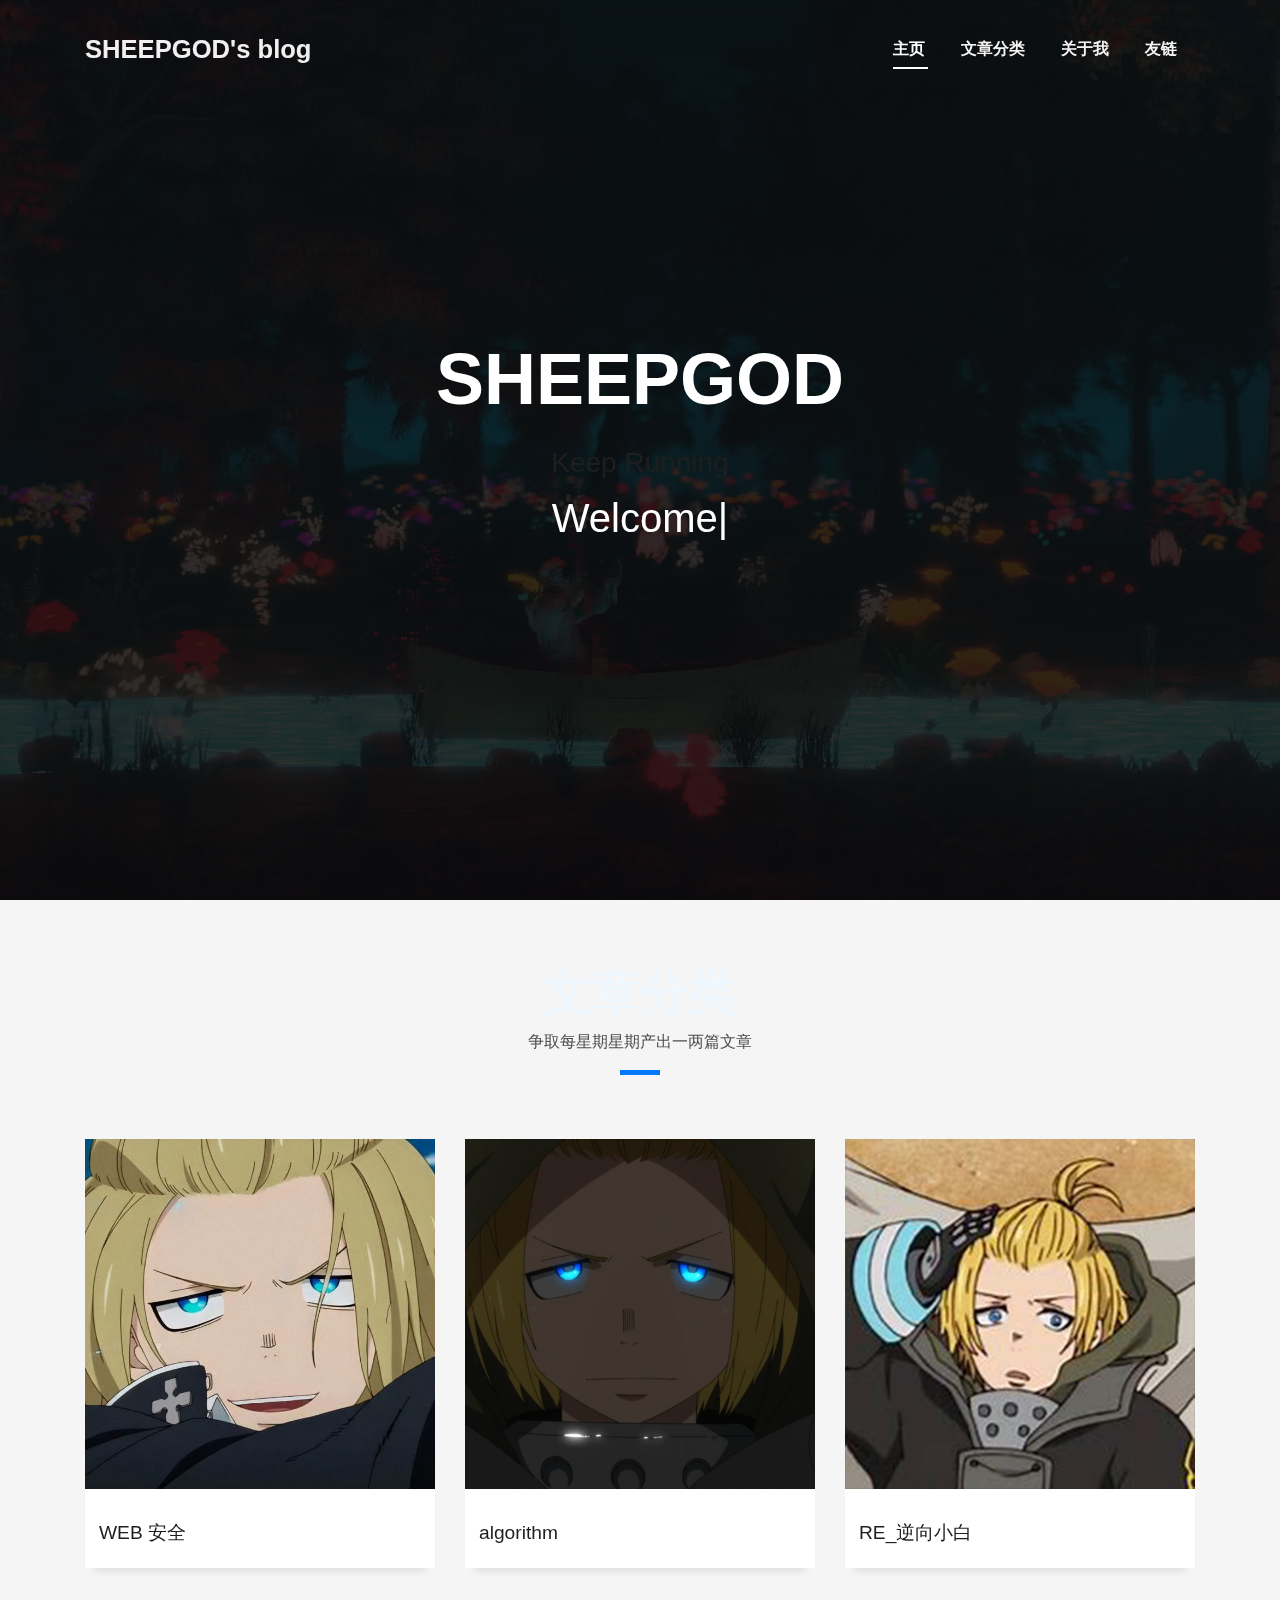
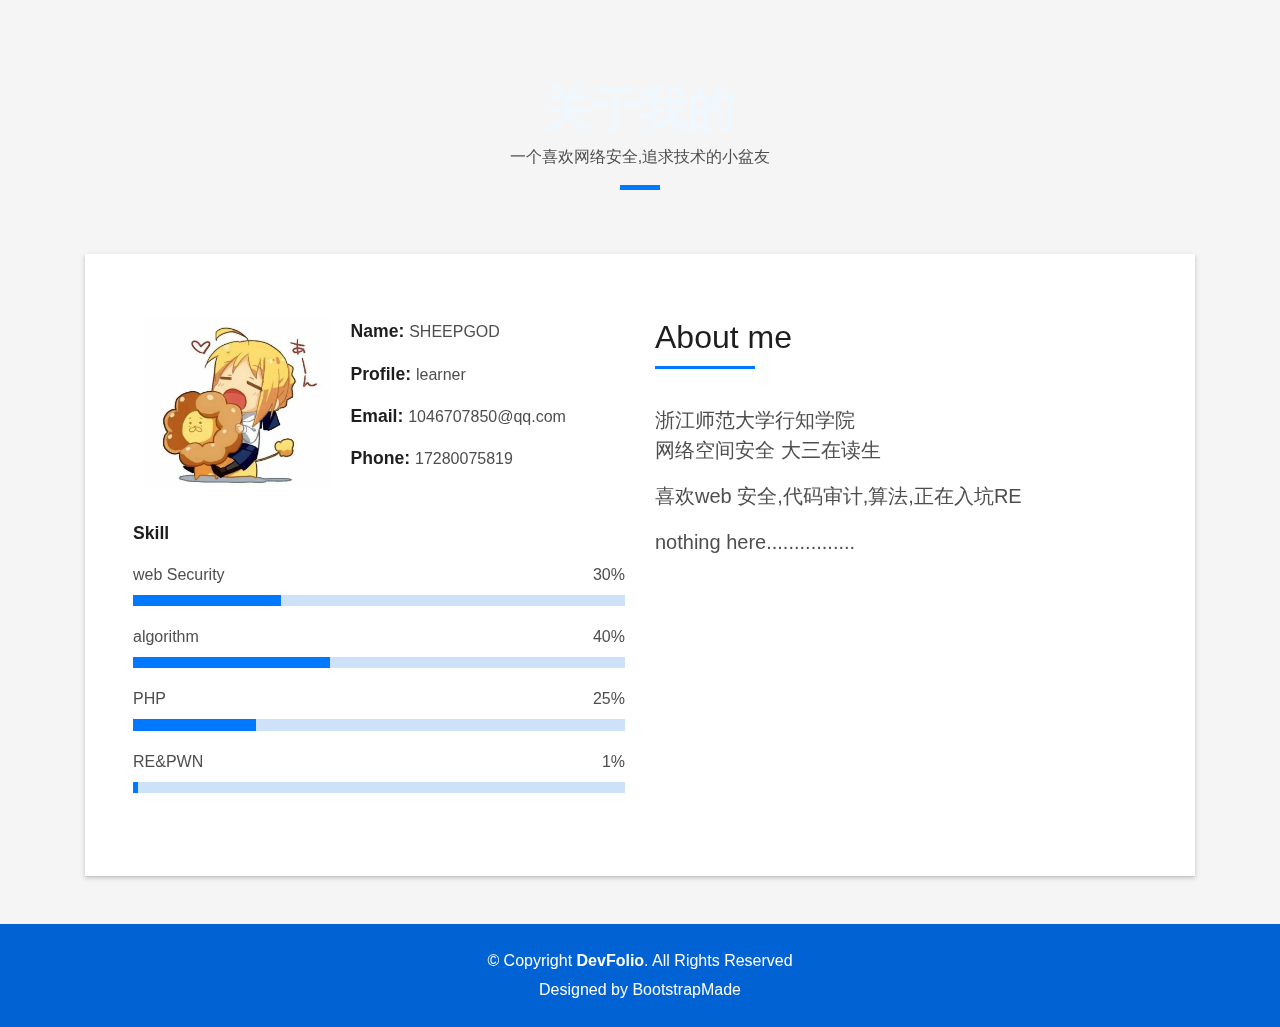
==== commit 4524b09d: "10.19" ====
--- a/index.html
+++ b/index.html
@@ -73,7 +73,7 @@
  <div class="videocontainer"> 
     <video class="fullscreenvideo" poster="__ROOT__/Themes/tdt/Asset/images/loginbg.jpg" id="bgvid" playsinline="" autoplay="" muted="" loop="">
       <!--==================== bgvideo ==========================-->  
-      <source src="assets/img/bg_video_img/running.mp4" type="video/mp4">
+      <source src="assets/img/bg_video_img/the_search1.mp4" type="video/mp4">
       <!--==================== bgvideo ==========================-->  
     </video>
   </div>  
